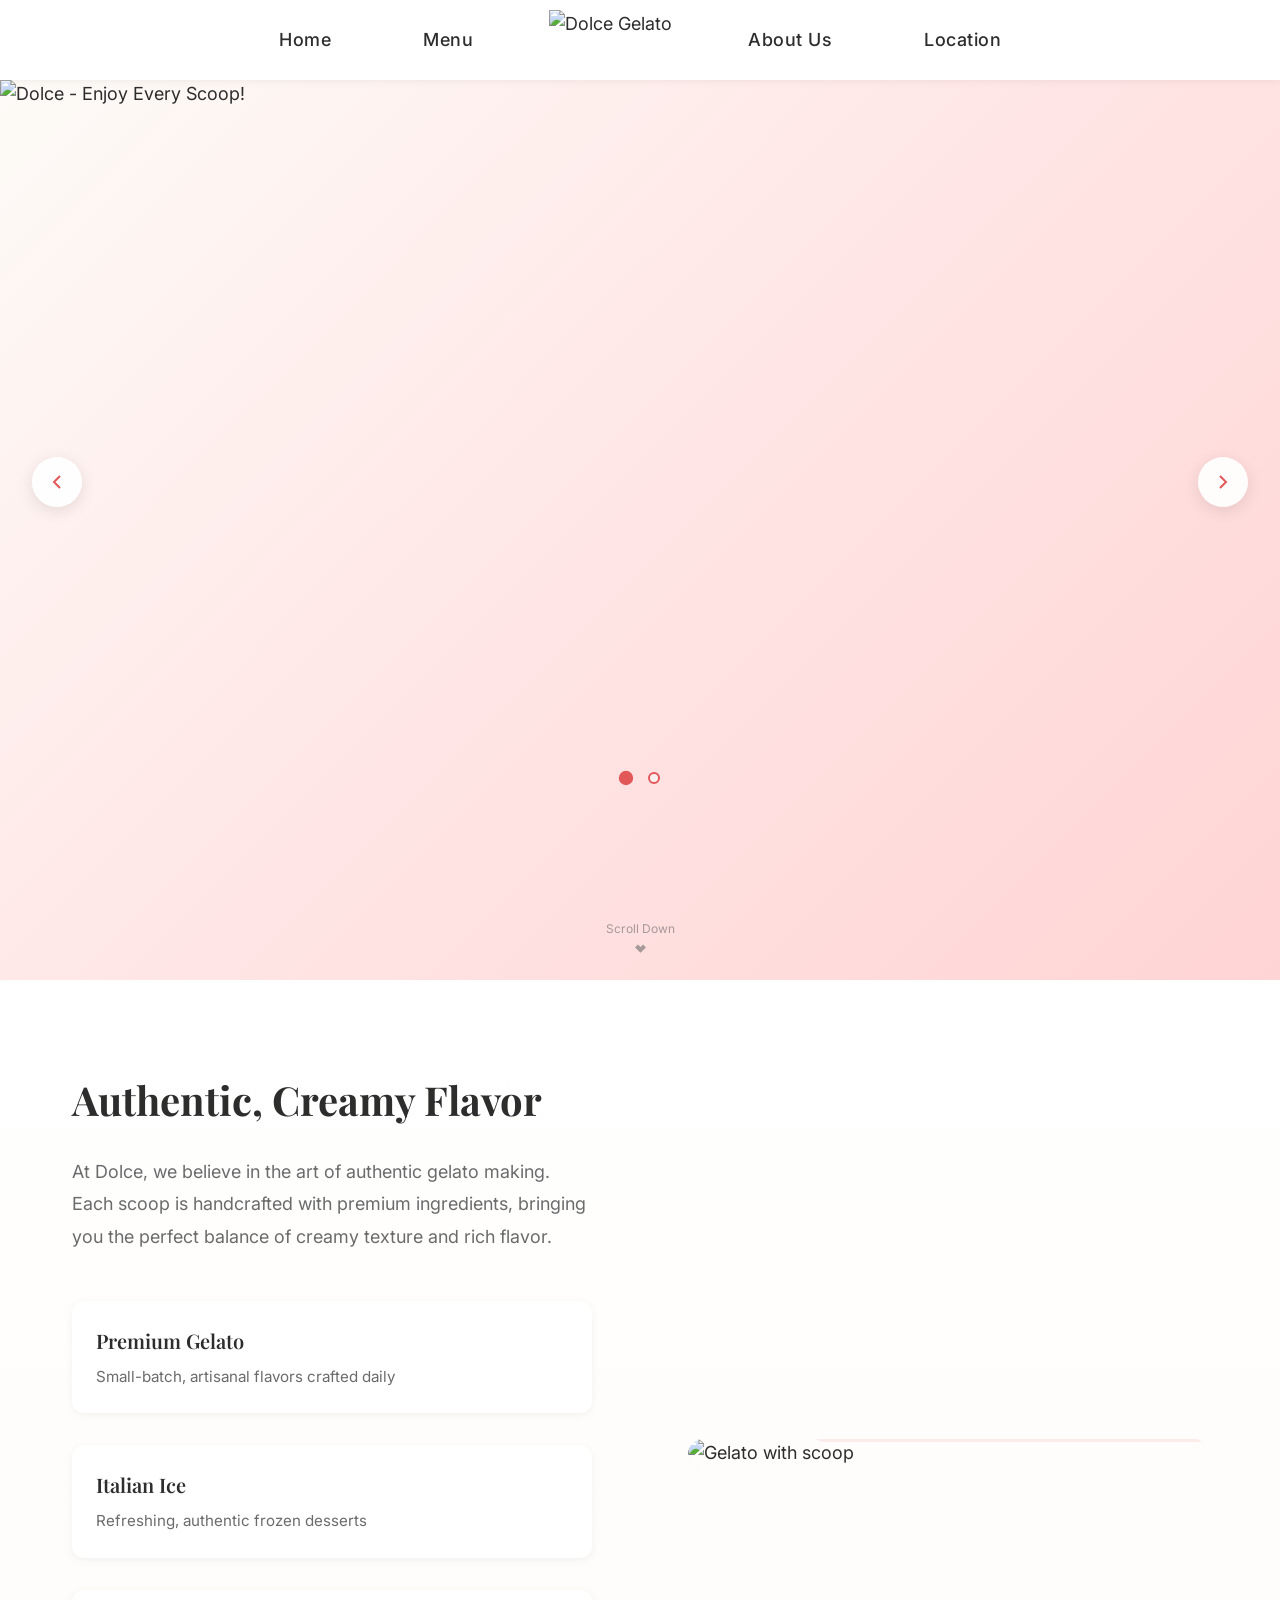
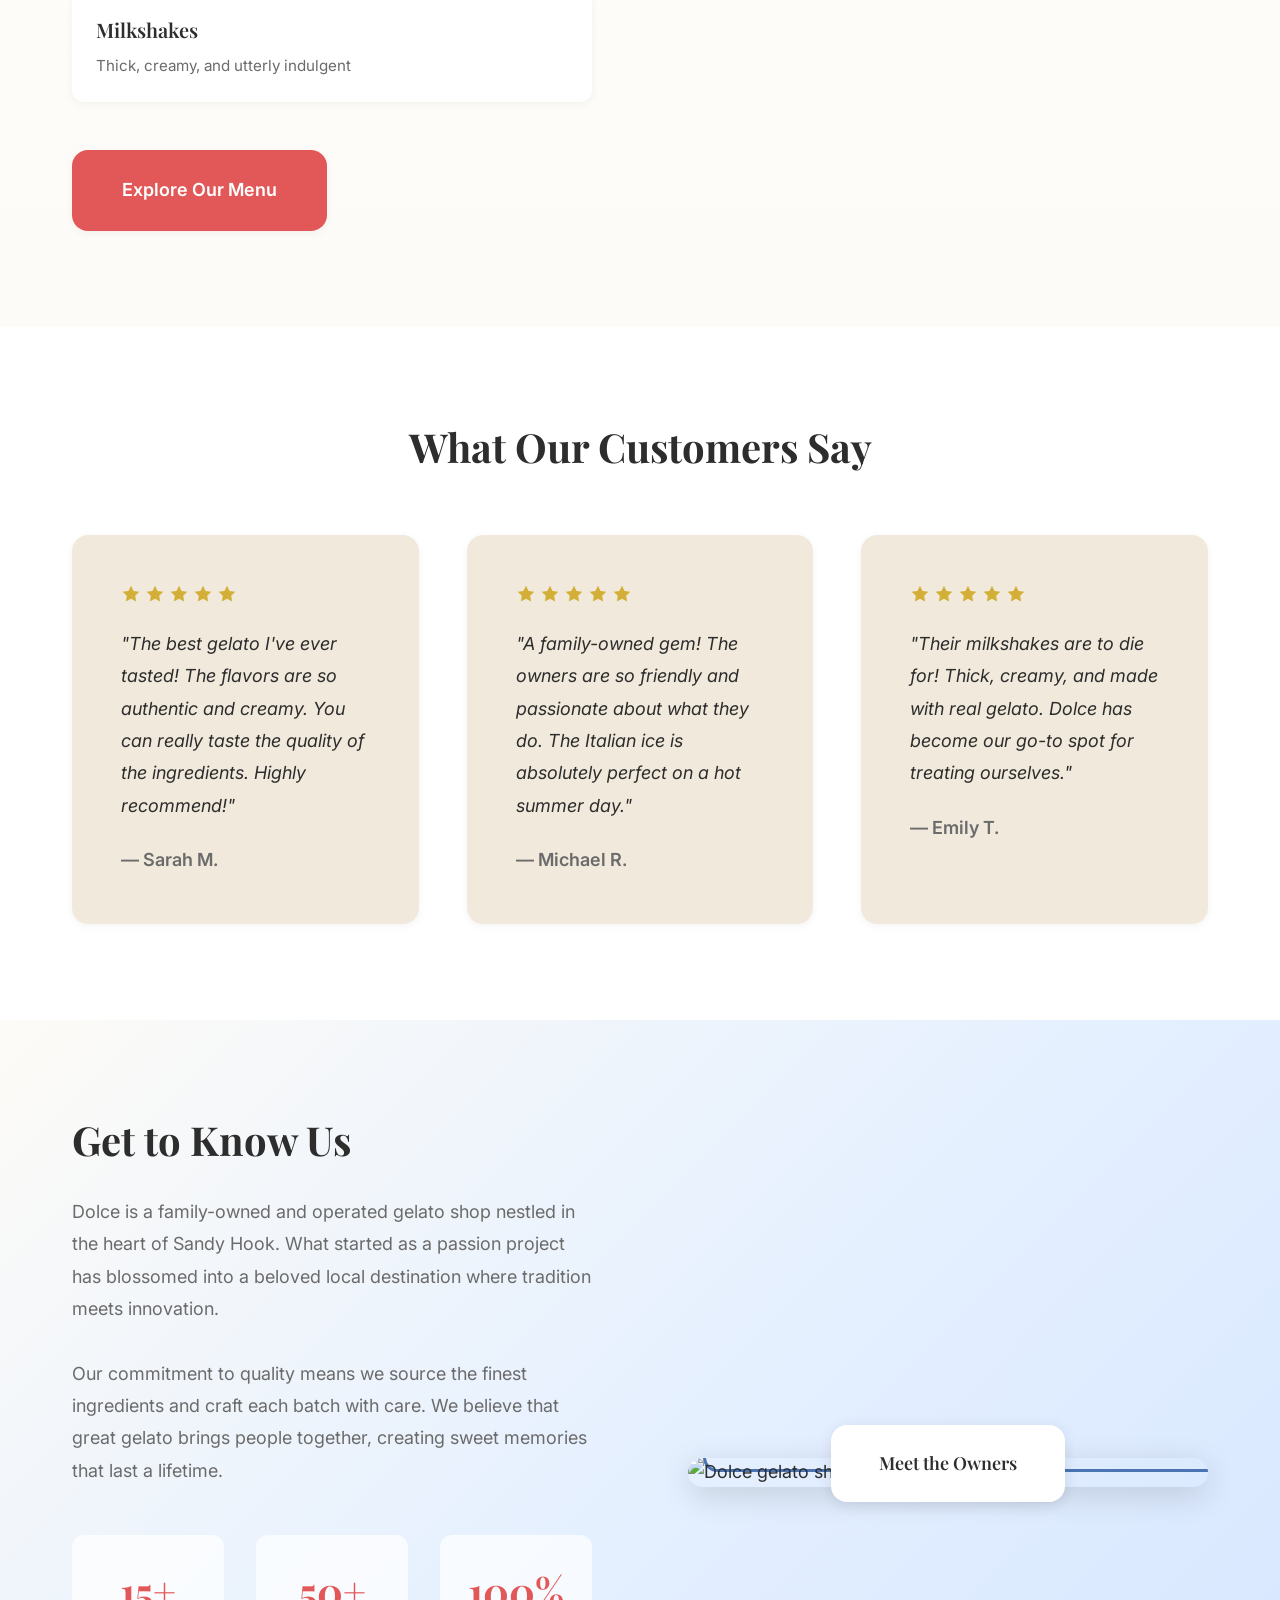
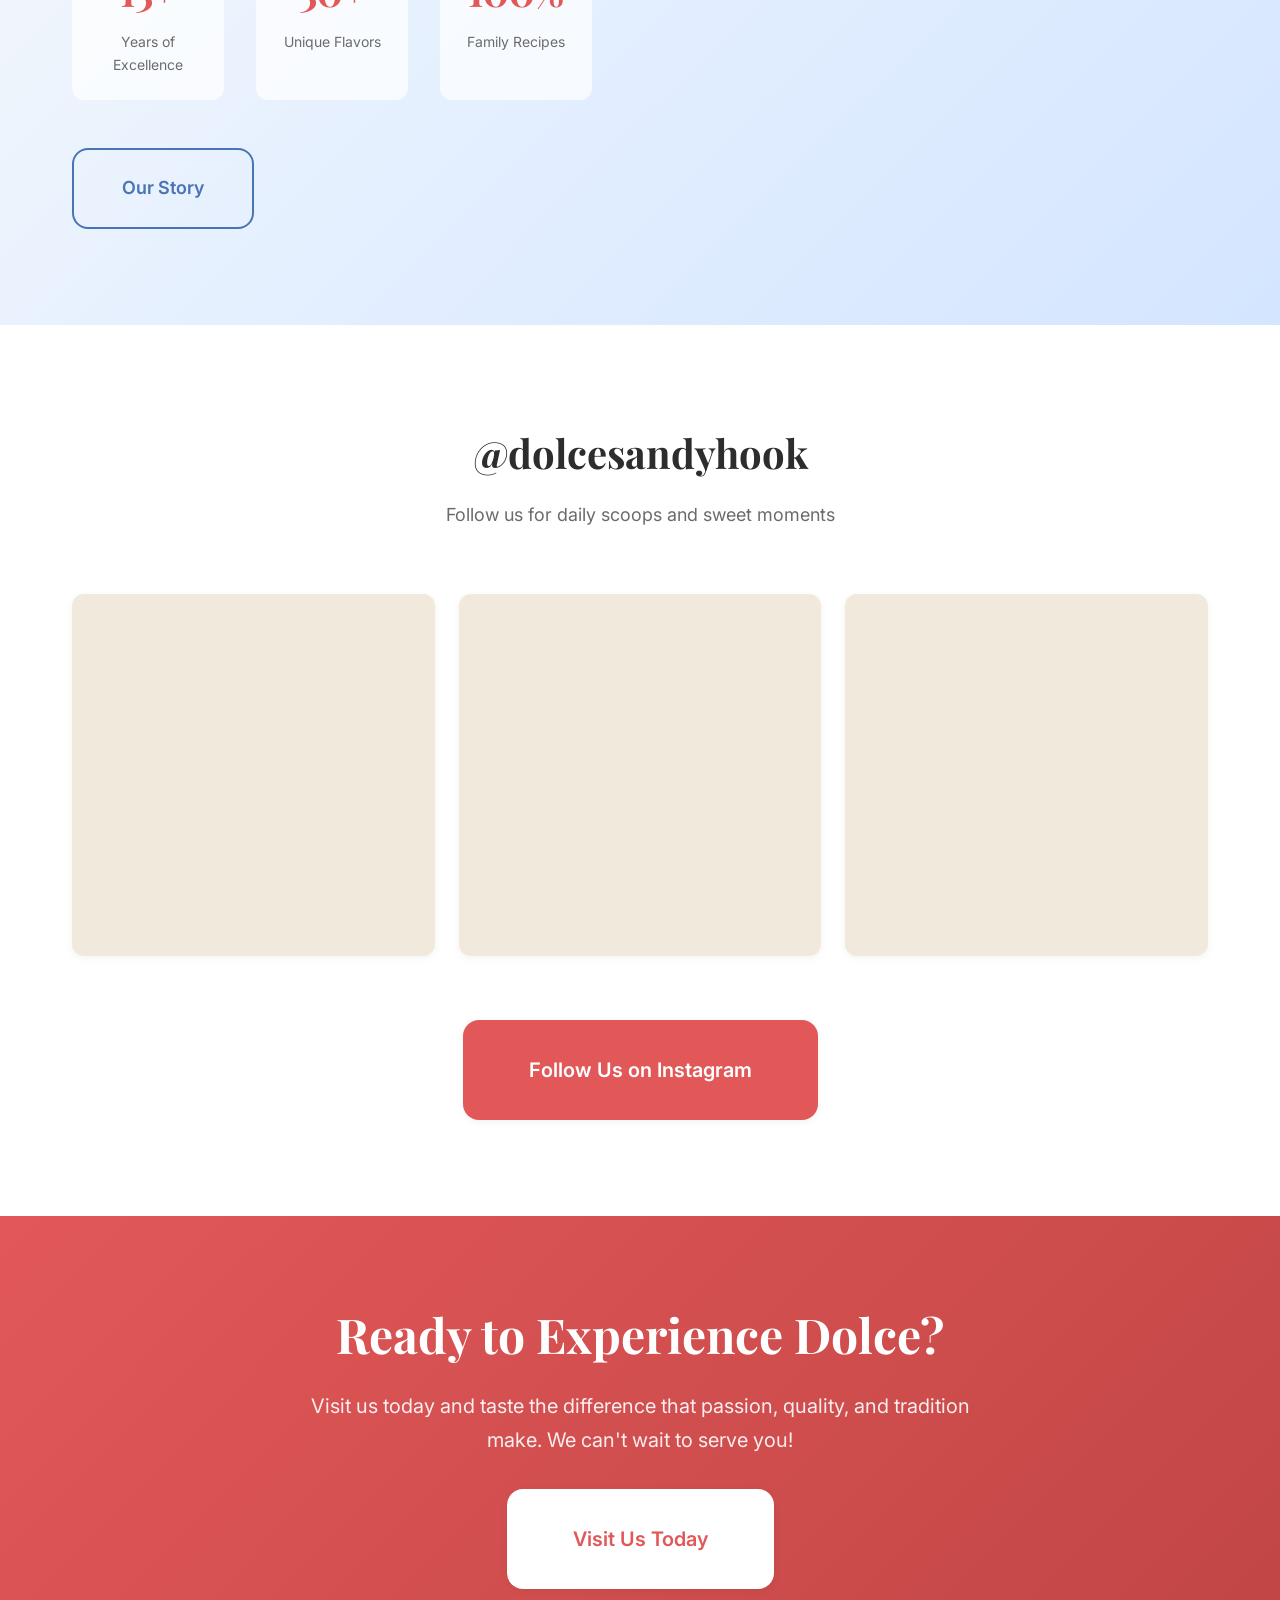
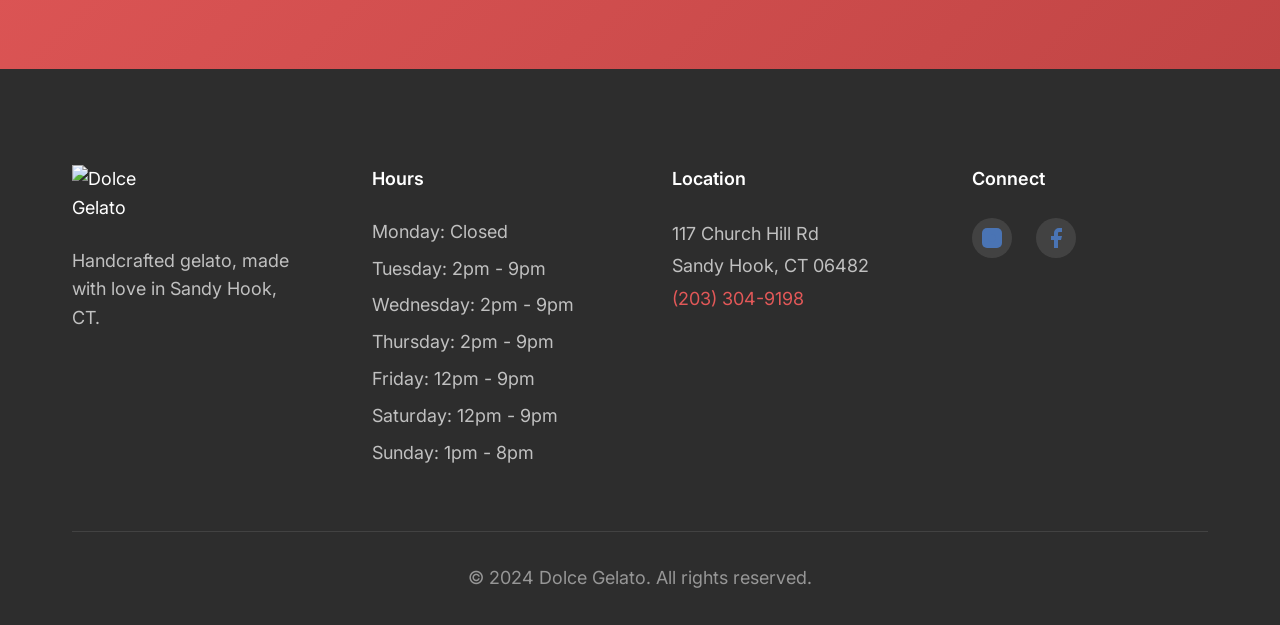
==== dolce-website/index.html @ 22dbd476 "Add files via upload" ====
<!DOCTYPE html>
<html lang="en">
<head>
    <meta charset="UTF-8">
    <meta name="viewport" content="width=device-width, initial-scale=1.0">
    <meta name="description" content="Dolce - Authentic, handcrafted gelato, Italian ice, and milkshakes. Family-owned and operated in Sandy Hook.">
    <meta property="og:title" content="Dolce Gelato - Enjoy Every Scoop">
    <meta property="og:description" content="Premium artisanal gelato and Italian treats from a family-owned shop.">
    <meta property="og:type" content="website">

    <title>Dolce Gelato | Authentic Handcrafted Treats</title>

    <!-- Favicon -->
    <link rel="icon" type="image/png" sizes="32x32" href="images/favicon.png">
    <link rel="icon" type="image/png" sizes="16x16" href="images/favicon.png">
    <link rel="shortcut icon" href="images/favicon.ico">
    <link rel="apple-touch-icon" sizes="180x180" href="images/apple-touch-icon.png">

    <!-- Google Fonts -->
    <link rel="preconnect" href="https://fonts.googleapis.com">
    <link rel="preconnect" href="https://fonts.gstatic.com" crossorigin>
    <link href="https://fonts.googleapis.com/css2?family=Playfair+Display:wght@400;600;700&family=Inter:wght@300;400;500;600&display=swap" rel="stylesheet" crossorigin="anonymous">

    <!-- Stylesheets -->
    <link rel="stylesheet" href="styles.css">
</head>
<body>
    <!-- Navigation -->
    <header class="header" id="header">
        <nav class="nav">
            <a href="#home" class="nav__link">Home</a>
            <a href="sweets.html" class="nav__link">Menu</a>

            <a href="#home" class="nav__logo">
                <img src="/js/Dolce_Logo2.avif" alt="Dolce Gelato" class="nav__logo-img">
            </a>

            <a href="about.html" class="nav__link">About Us</a>
            <a href="location.html" class="nav__link">Location</a>

            <div class="nav__toggle" id="nav-toggle">
                <span></span>
                <span></span>
                <span></span>
            </div>
        </nav>
    </header>

    <main class="main">
        <!-- Section 1: Hero Banner Carousel -->
        <section class="hero section" id="home">
            <div class="hero__carousel">
                <!-- Slide 1 -->
                <div class="hero__slide active">
                    <div class="hero__banner">
                        <img src="/js/Dolce_Banner.jpg" alt="Dolce - Enjoy Every Scoop!" class="hero__banner-img">
                    </div>
                </div>

                <!-- Slide 2 -->
                <div class="hero__slide">
                    <div class="hero__banner">
                        <img src="/js/Dolce_Banner2.jpg" alt="Dolce - Premium Gelato Experience" class="hero__banner-img">
                    </div>
                </div>

                <!-- Navigation Arrows -->
                <button class="hero__arrow hero__arrow--left" id="prevSlide" aria-label="Previous slide">
                    <svg width="24" height="24" viewBox="0 0 24 24" fill="none" stroke="currentColor" stroke-width="2">
                        <polyline points="15 18 9 12 15 6"></polyline>
                    </svg>
                </button>
                <button class="hero__arrow hero__arrow--right" id="nextSlide" aria-label="Next slide">
                    <svg width="24" height="24" viewBox="0 0 24 24" fill="none" stroke="currentColor" stroke-width="2">
                        <polyline points="9 18 15 12 9 6"></polyline>
                    </svg>
                </button>

                <!-- Slide Indicators -->
                <div class="hero__indicators">
                    <button class="hero__dot active" aria-label="Go to slide 1"></button>
                    <button class="hero__dot" aria-label="Go to slide 2"></button>
                </div>
            </div>

            <div class="hero__scroll">
                <a href="#products" class="hero__scroll-link">
                    <span>Scroll Down</span>
                    <svg width="20" height="20" viewBox="0 0 24 24" fill="none" stroke="currentColor" stroke-width="6">
                        <polyline points="6 9 12 15 18 9"></polyline>
                    </svg>
                </a>
            </div>
        </section>

        <!-- Section 2: Products -->
        <section class="products section" id="products">
            <div class="container">
                <div class="products__grid">
                    <div class="products__text fade-in-left">
                        <h2 class="section__title">Authentic, Creamy Flavor</h2>
                        <p class="products__description">
                            At Dolce, we believe in the art of authentic gelato making. Each scoop is handcrafted
                            with premium ingredients, bringing you the perfect balance of creamy texture and rich flavor.
                        </p>
                        <div class="products__list">
                            <div class="products__item">
                                <div>
                                    <h3 class="products__item-title">Premium Gelato</h3>
                                    <p class="products__item-desc">Small-batch, artisanal flavors crafted daily</p>
                                </div>
                            </div>
                            <div class="products__item">
                                <div>
                                    <h3 class="products__item-title">Italian Ice</h3>
                                    <p class="products__item-desc">Refreshing, authentic frozen desserts</p>
                                </div>
                            </div>
                            <div class="products__item">
                                <div>
                                    <h3 class="products__item-title">Milkshakes</h3>
                                    <p class="products__item-desc">Thick, creamy, and utterly indulgent</p>
                                </div>
                            </div>
                        </div>
                        <a href="sweets.html" class="btn btn--primary">Explore Our Menu</a>
                    </div>

                    <div class="products__image fade-in-right">
                        <div class="products__image-wrapper">
                            <img src="/js/gelato_shovel.jpg"
                                 alt="Gelato with scoop"
                                 class="products__img">
                            <div class="products__image-accent products__image-accent--1"></div>
                            <div class="products__image-accent products__image-accent--2"></div>
                        </div>
                    </div>
                </div>
            </div>
        </section>

        <!-- Section 3: Reviews -->
        <section class="reviews section" id="reviews">
            <div class="container">
                <h2 class="section__title section__title--center fade-in">What Our Customers Say</h2>
                <div class="reviews__grid">
                    <article class="review__card fade-in-up" style="animation-delay: 0.1s">
                        <div class="review__stars">
                            <svg width="20" height="20" viewBox="0 0 24 24" fill="currentColor">
                                <path d="M12 2l3.09 6.26L22 9.27l-5 4.87 1.18 6.88L12 17.77l-6.18 3.25L7 14.14 2 9.27l6.91-1.01L12 2z"/>
                            </svg>
                            <svg width="20" height="20" viewBox="0 0 24 24" fill="currentColor">
                                <path d="M12 2l3.09 6.26L22 9.27l-5 4.87 1.18 6.88L12 17.77l-6.18 3.25L7 14.14 2 9.27l6.91-1.01L12 2z"/>
                            </svg>
                            <svg width="20" height="20" viewBox="0 0 24 24" fill="currentColor">
                                <path d="M12 2l3.09 6.26L22 9.27l-5 4.87 1.18 6.88L12 17.77l-6.18 3.25L7 14.14 2 9.27l6.91-1.01L12 2z"/>
                            </svg>
                            <svg width="20" height="20" viewBox="0 0 24 24" fill="currentColor">
                                <path d="M12 2l3.09 6.26L22 9.27l-5 4.87 1.18 6.88L12 17.77l-6.18 3.25L7 14.14 2 9.27l6.91-1.01L12 2z"/>
                            </svg>
                            <svg width="20" height="20" viewBox="0 0 24 24" fill="currentColor">
                                <path d="M12 2l3.09 6.26L22 9.27l-5 4.87 1.18 6.88L12 17.77l-6.18 3.25L7 14.14 2 9.27l6.91-1.01L12 2z"/>
                            </svg>
                        </div>
                        <blockquote class="review__text">
                            "The best gelato I've ever tasted! The flavors are so authentic and creamy.
                            You can really taste the quality of the ingredients. Highly recommend!"
                        </blockquote>
                        <cite class="review__author">— Sarah M.</cite>
                    </article>

                    <article class="review__card fade-in-up" style="animation-delay: 0.2s">
                        <div class="review__stars">
                            <svg width="20" height="20" viewBox="0 0 24 24" fill="currentColor">
                                <path d="M12 2l3.09 6.26L22 9.27l-5 4.87 1.18 6.88L12 17.77l-6.18 3.25L7 14.14 2 9.27l6.91-1.01L12 2z"/>
                            </svg>
                            <svg width="20" height="20" viewBox="0 0 24 24" fill="currentColor">
                                <path d="M12 2l3.09 6.26L22 9.27l-5 4.87 1.18 6.88L12 17.77l-6.18 3.25L7 14.14 2 9.27l6.91-1.01L12 2z"/>
                            </svg>
                            <svg width="20" height="20" viewBox="0 0 24 24" fill="currentColor">
                                <path d="M12 2l3.09 6.26L22 9.27l-5 4.87 1.18 6.88L12 17.77l-6.18 3.25L7 14.14 2 9.27l6.91-1.01L12 2z"/>
                            </svg>
                            <svg width="20" height="20" viewBox="0 0 24 24" fill="currentColor">
                                <path d="M12 2l3.09 6.26L22 9.27l-5 4.87 1.18 6.88L12 17.77l-6.18 3.25L7 14.14 2 9.27l6.91-1.01L12 2z"/>
                            </svg>
                            <svg width="20" height="20" viewBox="0 0 24 24" fill="currentColor">
                                <path d="M12 2l3.09 6.26L22 9.27l-5 4.87 1.18 6.88L12 17.77l-6.18 3.25L7 14.14 2 9.27l6.91-1.01L12 2z"/>
                            </svg>
                        </div>
                        <blockquote class="review__text">
                            "A family-owned gem! The owners are so friendly and passionate about what they do.
                            The Italian ice is absolutely perfect on a hot summer day."
                        </blockquote>
                        <cite class="review__author">— Michael R.</cite>
                    </article>

                    <article class="review__card fade-in-up" style="animation-delay: 0.3s">
                        <div class="review__stars">
                            <svg width="20" height="20" viewBox="0 0 24 24" fill="currentColor">
                                <path d="M12 2l3.09 6.26L22 9.27l-5 4.87 1.18 6.88L12 17.77l-6.18 3.25L7 14.14 2 9.27l6.91-1.01L12 2z"/>
                            </svg>
                            <svg width="20" height="20" viewBox="0 0 24 24" fill="currentColor">
                                <path d="M12 2l3.09 6.26L22 9.27l-5 4.87 1.18 6.88L12 17.77l-6.18 3.25L7 14.14 2 9.27l6.91-1.01L12 2z"/>
                            </svg>
                            <svg width="20" height="20" viewBox="0 0 24 24" fill="currentColor">
                                <path d="M12 2l3.09 6.26L22 9.27l-5 4.87 1.18 6.88L12 17.77l-6.18 3.25L7 14.14 2 9.27l6.91-1.01L12 2z"/>
                            </svg>
                            <svg width="20" height="20" viewBox="0 0 24 24" fill="currentColor">
                                <path d="M12 2l3.09 6.26L22 9.27l-5 4.87 1.18 6.88L12 17.77l-6.18 3.25L7 14.14 2 9.27l6.91-1.01L12 2z"/>
                            </svg>
                            <svg width="20" height="20" viewBox="0 0 24 24" fill="currentColor">
                                <path d="M12 2l3.09 6.26L22 9.27l-5 4.87 1.18 6.88L12 17.77l-6.18 3.25L7 14.14 2 9.27l6.91-1.01L12 2z"/>
                            </svg>
                        </div>
                        <blockquote class="review__text">
                            "Their milkshakes are to die for! Thick, creamy, and made with real gelato.
                            Dolce has become our go-to spot for treating ourselves."
                        </blockquote>
                        <cite class="review__author">— Emily T.</cite>
                    </article>
                </div>
            </div>
        </section>

        <!-- Section 4: About -->
        <section class="about section" id="about">
            <div class="container">
                <div class="about__grid">
                    <div class="about__text fade-in-left">
                        <h2 class="section__title">Get to Know Us</h2>
                        <p class="about__description">
                            Dolce is a family-owned and operated gelato shop nestled in the heart of Sandy Hook.
                            What started as a passion project has blossomed into a beloved local destination where
                            tradition meets innovation.
                        </p>
                        <p class="about__description">
                            Our commitment to quality means we source the finest ingredients and craft each batch
                            with care. We believe that great gelato brings people together, creating sweet memories
                            that last a lifetime.
                        </p>
                        <div class="about__features">
                            <div class="about__feature">
                                <span class="about__feature-number">15+</span>
                                <span class="about__feature-label">Years of Excellence</span>
                            </div>
                            <div class="about__feature">
                                <span class="about__feature-number">50+</span>
                                <span class="about__feature-label">Unique Flavors</span>
                            </div>
                            <div class="about__feature">
                                <span class="about__feature-number">100%</span>
                                <span class="about__feature-label">Family Recipes</span>
                            </div>
                        </div>
                        <a href="#social" class="btn btn--secondary">Our Story</a>
                    </div>

                    <div class="about__image fade-in-right">
                        <div class="about__image-wrapper">
                            <div class="about__frame">
                                <img src="https://images.unsplash.com/photo-1556910103-1c02745aae4d?w=600&h=700&fit=crop"
                                     alt="Dolce gelato shop owners"
                                     class="about__img">
                                <div class="about__frame-accent"></div>
                            </div>
                            <div class="about__label">Meet the Owners</div>
                        </div>
                    </div>
                </div>
            </div>
        </section>

        <!-- Section 5: Social Feed -->
        <section class="social section" id="social">
            <div class="container">
                <div class="social__header fade-in">
                    <h2 class="social__title">@dolcesandyhook</h2>
                    <p class="social__subtitle">Follow us for daily scoops and sweet moments</p>
                </div>

                <!-- Instagram Feed Container - Dynamically populated by instagram-feed.js -->
                <div class="social__grid" id="instagram-feed-container">
                    <!-- Posts will be loaded here by JavaScript -->
                    <!-- Fallback content if JavaScript is disabled -->
                    <noscript>
                        <a href="https://instagram.com/dolcesandyhook"
                           class="social__post"
                           target="_blank"
                           rel="noopener noreferrer">
                            <img src="https://images.unsplash.com/photo-1567206563064-6f60f40a2b57?w=400&h=400&fit=crop"
                                 alt="Instagram post 1"
                                 class="social__img">
                            <div class="social__overlay">
                                <svg width="32" height="32" viewBox="0 0 24 24" fill="none" stroke="currentColor" stroke-width="2">
                                    <rect x="2" y="2" width="20" height="20" rx="5" ry="5"></rect>
                                    <path d="M16 11.37A4 4 0 1 1 12.63 8 4 4 0 0 1 16 11.37z"></path>
                                    <line x1="17.5" y1="6.5" x2="17.51" y2="6.5"></line>
                                </svg>
                            </div>
                        </a>
                        <a href="https://instagram.com/dolcesandyhook"
                           class="social__post"
                           target="_blank"
                           rel="noopener noreferrer">
                            <img src="https://images.unsplash.com/photo-1570197788417-0e82375c9371?w=400&h=400&fit=crop"
                                 alt="Instagram post 2"
                                 class="social__img">
                            <div class="social__overlay">
                                <svg width="32" height="32" viewBox="0 0 24 24" fill="none" stroke="currentColor" stroke-width="2">
                                    <rect x="2" y="2" width="20" height="20" rx="5" ry="5"></rect>
                                    <path d="M16 11.37A4 4 0 1 1 12.63 8 4 4 0 0 1 16 11.37z"></path>
                                    <line x1="17.5" y1="6.5" x2="17.51" y2="6.5"></line>
                                </svg>
                            </div>
                        </a>
                        <a href="https://instagram.com/dolcesandyhook"
                           class="social__post"
                           target="_blank"
                           rel="noopener noreferrer">
                            <img src="https://images.unsplash.com/photo-1560008581-09826d1de69e?w=400&h=400&fit=crop"
                                 alt="Instagram post 3"
                                 class="social__img">
                            <div class="social__overlay">
                                <svg width="32" height="32" viewBox="0 0 24 24" fill="none" stroke="currentColor" stroke-width="2">
                                    <rect x="2" y="2" width="20" height="20" rx="5" ry="5"></rect>
                                    <path d="M16 11.37A4 4 0 1 1 12.63 8 4 4 0 0 1 16 11.37z"></path>
                                    <line x1="17.5" y1="6.5" x2="17.51" y2="6.5"></line>
                                </svg>
                            </div>
                        </a>
                    </noscript>
                </div>

                <div class="social__cta fade-in-up">
                    <a href="https://instagram.com/dolcesandyhook"
                       class="btn btn--primary btn--large"
                       target="_blank"
                       rel="noopener noreferrer">
                        Follow Us on Instagram
                    </a>
                </div>
            </div>
        </section>

        <!-- Call to Action Section -->
        <section class="cta section">
            <div class="container">
                <div class="cta__content">
                    <h2 class="cta__title">Ready to Experience Dolce?</h2>
                    <p class="cta__description">
                        Visit us today and taste the difference that passion, quality, and tradition make.
                        We can't wait to serve you!
                    </p>
                    <a href="location.html" class="btn btn--primary btn--large">Visit Us Today</a>
                </div>
            </div>
        </section>
    </main>

    <!-- Footer -->
    <footer class="footer">
        <div class="container">
            <div class="footer__grid">
                <div class="footer__section footer__section--logo">
                    <img src="/js/Dolce_Logo.jpg" alt="Dolce Gelato" class="footer__logo">
                    <p class="footer__description">
                        Handcrafted gelato, made with love in Sandy Hook, CT.
                    </p>
                </div>

                <div class="footer__section">
                    <h4 class="footer__subtitle">Hours</h4>
                    <ul class="footer__list">
                        <li>Monday: Closed</li>
                        <li>Tuesday: 2pm - 9pm</li>
                        <li>Wednesday: 2pm - 9pm</li>
                        <li>Thursday: 2pm - 9pm</li>
                        <li>Friday: 12pm - 9pm</li>
                        <li>Saturday: 12pm - 9pm</li>
                        <li>Sunday: 1pm - 8pm</li>
                    </ul>
                </div>

                <div class="footer__section">
                    <h4 class="footer__subtitle">Location</h4>
                    <address class="footer__address">
                        117 Church Hill Rd<br>
                        Sandy Hook, CT 06482<br>
                        <a href="tel:+12033049198">(203) 304-9198</a>
                    </address>
                </div>

                <div class="footer__section">
                    <h4 class="footer__subtitle">Connect</h4>
                    <div class="footer__social">
                        <a href="https://instagram.com/dolcesandyhook" class="footer__social-link" aria-label="Instagram">
                            <svg width="24" height="24" viewBox="0 0 24 24" fill="currentColor">
                                <rect x="2" y="2" width="20" height="20" rx="5" ry="5"></rect>
                                <path d="M16 11.37A4 4 0 1 1 12.63 8 4 4 0 0 1 16 11.37z"></path>
                                <line x1="17.5" y1="6.5" x2="17.51" y2="6.5"></line>
                            </svg>
                        </a>
                        <a href="https://www.facebook.com/dolcect" class="footer__social-link" aria-label="Facebook" target="_blank" rel="noopener noreferrer">
                            <svg width="24" height="24" viewBox="0 0 24 24" fill="currentColor">
                                <path d="M18 2h-3a5 5 0 0 0-5 5v3H7v4h3v8h4v-8h3l1-4h-4V7a1 1 0 0 1 1-1h3z"></path>
                            </svg>
                        </a>
                    </div>
                </div>
            </div>

            <div class="footer__bottom">
                <p>&copy; 2024 Dolce Gelato. All rights reserved.</p>
            </div>
        </div>
    </footer>

    <!-- Scripts -->
    <script src="script.js"></script>
    <!-- Instagram Feed Integration -->
    <script src="instagram-config.js"></script>
    <script src="instagram-feed.js"></script>
</body>
</html>
---- dolce-website/styles.css ----
/* ===========================
   CSS CUSTOM PROPERTIES
   =========================== */
:root {
    /* Dolce Brand Colors */
    --color-primary: #FDFBF7;        /* Artisanal Cream - Main Background */
    --color-accent-red: #E25858;     /* Sweet Strawberry - Primary CTA & Headers */
    --color-accent-red-hover: #C14545; /* Darkened Strawberry - Hover State */
    --color-accent-blue: #4A74B4;    /* Wild Blueberry - Secondary Links & Icons */
    --color-accent-gold: #D4AF37;    /* Gold accent */
    --color-text-dark: #2D2D2D;      /* Deep Charcoal - Body Text */
    --color-text-light: #6B6B6B;     /* Gray - Secondary Text */
    --color-white: #FFFFFF;
    --color-parchment: #F1E9DB;      /* Soft Parchment - Cards & Containers */
    --color-border: #F1E9DB;         /* Soft Parchment - Subtle Borders */

    /* Gradients - Updated with Dolce Brand Colors */
    --gradient-hero: linear-gradient(135deg, #FDFBF7 0%, #FFE5E5 50%, #FFD4D4 100%);
    --gradient-hero-alt: linear-gradient(135deg, #FDFBF7 0%, #E5F0FF 50%, #D4E5FF 100%);
    --gradient-section: linear-gradient(180deg, #FFFFFF 0%, #FDFBF7 100%);
    --gradient-card: linear-gradient(135deg, #FFFFFF 0%, #F1E9DB 100%);

    /* Typography */
    --font-heading: 'Playfair Display', serif;
    --font-body: 'Inter', sans-serif;

    /* Font Sizes */
    --font-size-h1: 3.5rem;
    --font-size-h2: 2.5rem;
    --font-size-h3: 1.75rem;
    --font-size-body: 1.125rem;
    --font-size-small: 0.875rem;

    /* Spacing */
    --spacing-xs: 0.5rem;
    --spacing-sm: 1rem;
    --spacing-md: 1.5rem;
    --spacing-lg: 2rem;
    --spacing-xl: 3rem;
    --spacing-2xl: 4rem;
    --spacing-3xl: 6rem;

    /* Transitions */
    --transition-fast: 0.3s ease;
    --transition-smooth: 0.6s ease-out;
    --transition-slow: 0.8s ease-in-out;

    /* Shadows */
    --shadow-sm: 0 2px 8px rgba(0, 0, 0, 0.05);
    --shadow-md: 0 4px 16px rgba(0, 0, 0, 0.1);
    --shadow-lg: 0 8px 32px rgba(0, 0, 0, 0.15);
    --shadow-hover: 0 12px 40px rgba(0, 0, 0, 0.2);

    /* Border Radius */
    --radius-sm: 8px;
    --radius-md: 12px;
    --radius-lg: 16px;
    --radius-xl: 24px;
    --radius-full: 50%;

    /* Layout */
    --container-width: 1200px;
    --header-height: 80px;

    /* Navigation Spacing Variables */
    --nav-universal-gap: 80px;       /* Universal gap between ALL nav items */
    --nav-link-padding: 0.5rem 1rem; /* Individual link padding */
}

/* ===========================
   RESET & BASE STYLES
   =========================== */
* {
    margin: 0;
    padding: 0;
    box-sizing: border-box;
}

html {
    scroll-behavior: smooth;
    font-size: 16px;
}

body {
    font-family: var(--font-body);
    font-size: var(--font-size-body);
    color: var(--color-text-dark);
    line-height: 1.6;
    background-color: var(--color-primary);
    overflow-x: hidden;
}

img {
    max-width: 100%;
    height: auto;
    display: block;
}

a {
    text-decoration: none;
    color: inherit;
    transition: var(--transition-fast);
}

ul {
    list-style: none;
}

button {
    border: none;
    background: none;
    cursor: pointer;
    font-family: inherit;
    transition: var(--transition-fast);
}

/* ===========================
   UTILITY CLASSES
   =========================== */
.container {
    max-width: var(--container-width);
    margin: 0 auto;
    padding: 0 var(--spacing-lg);
}

.section {
    padding: var(--spacing-3xl) 0;
}

.section__title {
    font-family: var(--font-heading);
    font-size: var(--font-size-h2);
    font-weight: 700;
    color: var(--color-text-dark);
    margin-bottom: var(--spacing-lg);
    line-height: 1.2;
}

.section__title--center {
    text-align: center;
}

.btn {
    display: inline-block;
    padding: var(--spacing-md) var(--spacing-xl);
    border-radius: var(--radius-lg);
    font-weight: 600;
    font-size: var(--font-size-body);
    transition: all 0.3s ease;
    cursor: pointer;
    border: 2px solid transparent;
}

.btn--primary {
    background: var(--color-accent-red);
    color: var(--color-white);
    box-shadow: var(--shadow-sm);
    transition: all 0.3s ease;
}

.btn--primary:hover {
    background: var(--color-accent-red-hover);
    transform: translateY(-2px);
    box-shadow: var(--shadow-md);
}

.btn--secondary {
    background: transparent;
    color: var(--color-accent-blue);
    border-color: var(--color-accent-blue);
    transition: all 0.3s ease;
}

.btn--secondary:hover {
    background: var(--color-accent-blue);
    color: var(--color-white);
    transform: translateY(-2px);
}

.btn--large {
    padding: var(--spacing-lg) var(--spacing-2xl);
    font-size: 1.25rem;
}

/* ===========================
   ANIMATIONS
   =========================== */
@keyframes fadeIn {
    from {
        opacity: 0;
        transform: translateY(20px);
    }
    to {
        opacity: 1;
        transform: translateY(0);
    }
}

@keyframes fadeInLeft {
    from {
        opacity: 0;
        transform: translateX(-40px);
    }
    to {
        opacity: 1;
        transform: translateX(0);
    }
}

@keyframes fadeInRight {
    from {
        opacity: 0;
        transform: translateX(40px);
    }
    to {
        opacity: 1;
        transform: translateX(0);
    }
}

@keyframes fadeInUp {
    from {
        opacity: 0;
        transform: translateY(40px);
    }
    to {
        opacity: 1;
        transform: translateY(0);
    }
}

@keyframes float {
    0%, 100% {
        transform: translateY(0);
    }
    50% {
        transform: translateY(-10px);
    }
}

@keyframes floatGentle {
    0%, 100% {
        transform: translateY(0px);
    }
    50% {
        transform: translateY(-8px);
    }
}

@keyframes pulse {
    0%, 100% {
        transform: scale(1);
    }
    50% {
        transform: scale(1.05);
    }
}

/* Scroll Animation Classes */
.fade-in {
    opacity: 0;
    animation: fadeIn var(--transition-smooth) forwards;
}

.fade-in-left {
    opacity: 0;
    animation: fadeInLeft var(--transition-smooth) forwards;
}

.fade-in-right {
    opacity: 0;
    animation: fadeInRight var(--transition-smooth) forwards;
}

.fade-in-up {
    opacity: 0;
    animation: fadeInUp var(--transition-smooth) forwards;
}

.fade-in.visible,
.fade-in-left.visible,
.fade-in-right.visible,
.fade-in-up.visible {
    animation-play-state: running;
}

/* ===========================
   HEADER & NAVIGATION
   =========================== */
.header {
    position: fixed;
    top: 0;
    left: 0;
    width: 100%;
    background: rgba(255, 255, 255, 0.95);
    backdrop-filter: blur(10px);
    box-shadow: var(--shadow-sm);
    z-index: 1000;
    transition: all var(--transition-fast);
}

.header.scrolled {
    box-shadow: var(--shadow-md);
}

.nav {
    display: flex !important;
    flex-direction: row !important;
    justify-content: center !important;
    align-items: center !important;
    height: var(--header-height);
    padding: 0 var(--spacing-xl) !important;
    width: 100% !important;
    max-width: 100% !important;
    margin: 0 auto !important;
    gap: 60px !important;
}

.nav__logo {
    display: flex !important;
    align-items: center !important;
    justify-content: center !important;
    transition: var(--transition-fast);
    flex-shrink: 0 !important;
    margin: 0 !important;
    padding: 0 !important;
}

.nav__logo-img {
    height: 60px;
    width: auto;
    object-fit: contain;
    transition: var(--transition-fast);
}

.nav__logo:hover .nav__logo-img {
    transform: scale(1.05);
    filter: brightness(1.1);
}

.nav__link {
    font-weight: 500;
    color: var(--color-text-dark);
    position: relative;
    padding: var(--nav-link-padding) !important;
    margin: 0 !important;
    font-size: 1.125rem;
    letter-spacing: 0.5px;
    display: inline-block !important;
    white-space: nowrap;
    text-align: center;
}

.nav__link::after {
    content: '';
    position: absolute;
    bottom: 0;
    left: 50%;
    transform: translateX(-50%);
    width: 0;
    height: 2px;
    background: var(--color-accent-red);
    transition: width var(--transition-fast);
}

.nav__link:hover::after,
.nav__link.active::after {
    width: calc(100% - var(--spacing-lg));
}

.nav__toggle {
    display: none;
    flex-direction: column;
    gap: 6px;
    cursor: pointer;
}

.nav__toggle span {
    width: 28px;
    height: 3px;
    background: var(--color-text-dark);
    border-radius: 2px;
    transition: var(--transition-fast);
}

/* ===========================
   HERO SECTION
   =========================== */
.hero {
    position: relative;
    height: 100vh;
    min-height: 750px;
    background: var(--gradient-hero);
    overflow: hidden;
    padding-top: 0;
    margin-bottom: 0;
    margin-top: var(--header-height);
}

.hero__carousel {
    position: relative;
    height: 100%;
    width: 100%;
    overflow: hidden;
}

.hero__slide {
    position: absolute;
    top: 0;
    left: 0;
    width: 100%;
    height: 100%;
    transform: translateX(100%);
    transition: transform 0.8s cubic-bezier(0.4, 0, 0.2, 1);
    will-change: transform;
}

.hero__slide:first-child {
    transform: translateX(0);
}

.hero__slide.active {
    transform: translateX(0);
    z-index: 2;
}

.hero__slide.slide-out-left {
    transform: translateX(-100%);
    z-index: 1;
}

.hero__slide.slide-out-right {
    transform: translateX(100%);
    z-index: 1;
}

.hero__content {
    display: flex;
    flex-direction: column;
    align-items: center;
    justify-content: center;
    height: 100%;
    position: relative;
}

.hero__visual {
    position: relative;
    width: 100%;
    max-width: 1000px;
    height: 550px;
    margin-bottom: var(--spacing-xl);
}

.hero__cone {
    position: absolute;
    transition: transform var(--transition-smooth);
}

.hero__cone--left {
    left: 10%;
    top: 50%;
    transform: translateY(-50%) rotate(-15deg);
}

.hero__cone--left .hero__cone-img {
    animation: none;
}

.hero__cone--right {
    right: 10%;
    top: 50%;
    transform: translateY(-50%) rotate(15deg);
}

.hero__cone--right .hero__cone-img {
    animation: none;
}

.hero__cone--center {
    left: 50%;
    top: 50%;
    transform: translate(-50%, -50%);
}

.hero__cone-img,
.hero__cone-img-wide {
    width: 100%;
    height: auto;
    border-radius: var(--radius-xl);
    box-shadow: var(--shadow-lg);
    object-fit: cover;
    transition: all 0.4s cubic-bezier(0.4, 0, 0.2, 1);
    cursor: pointer;
}

.hero__cone-img:hover,
.hero__cone-img-wide:hover {
    transform: translateY(-20px) scale(1.05);
    box-shadow: 0 20px 60px rgba(226, 88, 88, 0.25);
    border-radius: 20px;
    animation: none;
}

/* Add a glow effect on hover */
.hero__cone-img:hover::after,
.hero__cone-img-wide:hover::after {
    content: '';
    position: absolute;
    top: 0;
    left: 0;
    right: 0;
    bottom: 0;
    border-radius: 20px;
    background: linear-gradient(135deg, rgba(226, 88, 88, 0.1), rgba(74, 116, 180, 0.1));
    pointer-events: none;
}

.hero__cone-img {
    width: 350px;
    height: 500px;
}

.hero__cone-img-wide {
    width: 800px;
    height: 550px;
}

.hero__title {
    font-family: var(--font-heading);
    font-size: var(--font-size-h1);
    font-weight: 700;
    color: var(--color-text-dark);
    text-align: center;
    margin-top: var(--spacing-xl);
    animation: fadeInUp 1s ease-out 0.5s both;
}

.hero__arrow {
    position: absolute;
    top: 50%;
    transform: translateY(-50%);
    width: 50px;
    height: 50px;
    background: rgba(255, 255, 255, 0.9);
    border-radius: var(--radius-full);
    display: flex;
    align-items: center;
    justify-content: center;
    color: var(--color-accent-red);
    box-shadow: var(--shadow-md);
    z-index: 10;
    transition: all var(--transition-fast);
}

.hero__arrow:hover {
    background: var(--color-white);
    transform: translateY(-50%) scale(1.1);
    box-shadow: var(--shadow-lg);
}

.hero__arrow--left {
    left: var(--spacing-lg);
}

.hero__arrow--right {
    right: var(--spacing-lg);
}

.hero__indicators {
    position: absolute;
    bottom: 100px;
    left: 50%;
    transform: translateX(-50%);
    display: flex;
    gap: var(--spacing-sm);
    z-index: 10;
}

.hero__dot {
    width: 12px;
    height: 12px;
    border-radius: var(--radius-full);
    background: rgba(255, 255, 255, 0.5);
    border: 2px solid var(--color-accent-red);
    transition: all var(--transition-fast);
}

.hero__dot.active {
    background: var(--color-accent-red);
    transform: scale(1.2);
}

.hero__scroll {
    position: absolute;
    bottom: 20px;
    left: 50%;
    transform: translateX(-50%);
    text-align: center;
    opacity: 0.6;
    transition: opacity var(--transition-fast);
    z-index: 10;
    padding: 4px 0;
}

.hero__scroll:hover {
    opacity: 1;
}

.hero__scroll-link {
    display: flex;
    flex-direction: column;
    align-items: center;
    gap: 4px;
    color: var(--color-text-light);
    font-size: 0.75rem;
    animation: float 2s ease-in-out infinite;
    line-height: 1.2;
}

.hero__scroll-link svg {
    width: 16px;
    height: 16px;
    animation: float 1.5s ease-in-out infinite;
}

/* Hero Banner Styles */
.hero__banner {
    position: relative;
    width: 100%;
    height: 100%;
    display: flex;
    align-items: center;
    justify-content: center;
}

.hero__banner-img {
    width: 100%;
    height: 100%;
    object-fit: cover;
    object-position: center;
}

/* ===========================
   PRODUCTS SECTION
   =========================== */
.products {
    background: var(--gradient-section);
}

.products__grid {
    display: grid;
    grid-template-columns: 1fr 1fr;
    gap: var(--spacing-3xl);
    align-items: center;
}

.products__description {
    color: var(--color-text-light);
    margin-bottom: var(--spacing-xl);
    line-height: 1.8;
}

.products__list {
    display: flex;
    flex-direction: column;
    gap: var(--spacing-lg);
    margin-bottom: var(--spacing-xl);
}

.products__item {
    display: flex;
    gap: var(--spacing-md);
    align-items: flex-start;
    padding: var(--spacing-md);
    background: var(--color-white);
    border-radius: var(--radius-md);
    box-shadow: var(--shadow-sm);
    transition: all var(--transition-fast);
}

.products__item:hover {
    transform: translateX(8px);
    box-shadow: var(--shadow-md);
}

.products__icon {
    font-size: 2rem;
    flex-shrink: 0;
}

.products__item-title {
    font-family: var(--font-heading);
    font-size: 1.25rem;
    font-weight: 600;
    color: var(--color-text-dark);
    margin-bottom: var(--spacing-xs);
}

.products__item-desc {
    color: var(--color-text-light);
    font-size: 0.95rem;
}

.products__image-wrapper {
    position: relative;
    border-radius: var(--radius-xl);
    overflow: hidden;
}

.products__img {
    width: 100%;
    height: auto;
    border-radius: var(--radius-xl);
    box-shadow: var(--shadow-lg);
    transition: transform var(--transition-smooth);
}

.products__image:hover .products__img {
    transform: scale(1.05);
}

.products__image-accent {
    position: absolute;
    border-radius: var(--radius-xl);
    z-index: -1;
}

.products__image-accent--1 {
    width: 80%;
    height: 80%;
    background: var(--color-accent-red);
    opacity: 0.1;
    top: -20px;
    right: -20px;
}

.products__image-accent--2 {
    width: 60%;
    height: 60%;
    background: var(--color-accent-blue);
    opacity: 0.1;
    bottom: -20px;
    left: -20px;
}

/* ===========================
   REVIEWS SECTION
   =========================== */
.reviews {
    background: var(--color-white);
}

.reviews__grid {
    display: grid;
    grid-template-columns: repeat(3, 1fr);
    gap: var(--spacing-xl);
    margin-top: var(--spacing-2xl);
}

.review__card {
    background: var(--color-parchment);
    padding: var(--spacing-xl);
    border-radius: var(--radius-lg);
    box-shadow: var(--shadow-sm);
    transition: all 0.3s ease;
    border: 1px solid var(--color-border);
}

.review__card:hover {
    transform: translateY(-8px);
    box-shadow: var(--shadow-hover);
}

.review__stars {
    display: flex;
    gap: 4px;
    margin-bottom: var(--spacing-md);
    color: var(--color-accent-gold);
}

.review__text {
    color: var(--color-text-dark);
    line-height: 1.8;
    margin-bottom: var(--spacing-md);
    font-style: italic;
}

.review__author {
    display: block;
    color: var(--color-text-light);
    font-weight: 600;
    font-style: normal;
}

/* ===========================
   ABOUT SECTION
   =========================== */
.about {
    background: var(--gradient-hero-alt);
}

.about__grid {
    display: grid;
    grid-template-columns: 1fr 1fr;
    gap: var(--spacing-3xl);
    align-items: center;
}

.about__description {
    color: var(--color-text-light);
    margin-bottom: var(--spacing-lg);
    line-height: 1.8;
}

.about__features {
    display: grid;
    grid-template-columns: repeat(3, 1fr);
    gap: var(--spacing-lg);
    margin: var(--spacing-xl) 0;
}

.about__feature {
    text-align: center;
    padding: var(--spacing-md);
    background: rgba(255, 255, 255, 0.7);
    border-radius: var(--radius-md);
}

.about__feature-number {
    display: block;
    font-family: var(--font-heading);
    font-size: 2.5rem;
    font-weight: 700;
    color: var(--color-accent-red);
    margin-bottom: var(--spacing-xs);
}

.about__feature-label {
    display: block;
    font-size: var(--font-size-small);
    color: var(--color-text-light);
}

.about__image-wrapper {
    position: relative;
}

.about__frame {
    position: relative;
    border-radius: var(--radius-xl);
    overflow: hidden;
    box-shadow: var(--shadow-lg);
}

.about__img {
    width: 100%;
    height: auto;
    display: block;
    border-radius: var(--radius-xl);
}

.about__frame-accent {
    position: absolute;
    top: -15px;
    right: -15px;
    bottom: 15px;
    left: 15px;
    border: 3px solid var(--color-accent-blue);
    border-radius: var(--radius-xl);
    z-index: -1;
}

.about__label {
    position: absolute;
    bottom: -15px;
    left: 50%;
    transform: translateX(-50%);
    background: var(--color-white);
    padding: var(--spacing-md) var(--spacing-xl);
    border-radius: var(--radius-lg);
    font-family: var(--font-heading);
    font-weight: 600;
    box-shadow: var(--shadow-md);
}

/* ===========================
   SOCIAL FEED SECTION
   =========================== */
.social {
    background: var(--color-white);
}

.social__header {
    text-align: center;
    margin-bottom: var(--spacing-2xl);
}

.social__title {
    font-family: var(--font-heading);
    font-size: var(--font-size-h2);
    color: var(--color-text-dark);
    margin-bottom: var(--spacing-sm);
}

.social__subtitle {
    color: var(--color-text-light);
    font-size: var(--font-size-body);
}

.social__grid {
    display: grid;
    grid-template-columns: repeat(3, 1fr);
    gap: var(--spacing-lg);
    margin-bottom: var(--spacing-2xl);
}

.social__post {
    position: relative;
    aspect-ratio: 1;
    border-radius: var(--radius-md);
    overflow: hidden;
    box-shadow: var(--shadow-sm);
    transition: all var(--transition-fast);
}

.social__post:hover {
    transform: scale(1.05);
    box-shadow: var(--shadow-lg);
}

.social__img {
    width: 100%;
    height: 100%;
    object-fit: cover;
}

.social__overlay {
    position: absolute;
    top: 0;
    left: 0;
    width: 100%;
    height: 100%;
    background: rgba(232, 72, 85, 0.9);
    display: flex;
    align-items: center;
    justify-content: center;
    opacity: 0;
    transition: opacity var(--transition-fast);
    color: var(--color-white);
}

.social__post:hover .social__overlay {
    opacity: 1;
}

.social__cta {
    text-align: center;
}

/* ===========================
   CALL TO ACTION SECTION
   =========================== */
.cta {
    background: linear-gradient(135deg, #E25858 0%, #C14545 100%);
    padding: 5rem 0;
}

.cta__content {
    text-align: center;
    max-width: 700px;
    margin: 0 auto;
}

.cta__title {
    font-family: 'Playfair Display', serif;
    font-size: 3rem;
    color: #FFFFFF;
    margin-bottom: 1rem;
}

.cta__description {
    font-size: 1.25rem;
    color: rgba(255, 255, 255, 0.9);
    margin-bottom: 2rem;
    line-height: 1.7;
}

.cta .btn--primary {
    background: #FFFFFF;
    color: #E25858;
}

.cta .btn--primary:hover {
    background: #F1E9DB;
    transform: translateY(-2px);
}

/* ===========================
   FOOTER
   =========================== */
.footer {
    background: var(--color-text-dark);
    color: var(--color-white);
    padding: var(--spacing-3xl) 0 var(--spacing-lg);
}

.footer__grid {
    display: grid;
    grid-template-columns: repeat(4, 1fr);
    gap: var(--spacing-2xl);
    margin-bottom: var(--spacing-2xl);
}

.footer__title {
    font-family: var(--font-heading);
    font-size: 2rem;
    font-weight: 700;
    color: var(--color-accent-red);
    margin-bottom: var(--spacing-md);
}

.footer__logo {
    width: 120px;
    height: auto;
    object-fit: contain;
    margin-bottom: var(--spacing-md);
}

.footer__section--logo {
    display: flex;
    flex-direction: column;
    align-items: flex-start;
}

.footer__description {
    color: rgba(255, 255, 255, 0.7);
    line-height: 1.6;
}

.footer__subtitle {
    font-weight: 600;
    margin-bottom: var(--spacing-md);
    color: var(--color-white);
}

.footer__list {
    display: flex;
    flex-direction: column;
    gap: var(--spacing-xs);
    color: rgba(255, 255, 255, 0.7);
}

.footer__address {
    font-style: normal;
    color: rgba(255, 255, 255, 0.7);
    line-height: 1.8;
}

.footer__address a {
    color: var(--color-accent-red);
}

.footer__address a:hover {
    color: var(--color-accent-blue);
}

.footer__social {
    display: flex;
    gap: var(--spacing-md);
}

.footer__social-link {
    width: 40px;
    height: 40px;
    display: flex;
    align-items: center;
    justify-content: center;
    background: rgba(255, 255, 255, 0.1);
    border-radius: var(--radius-full);
    transition: all 0.3s ease;
    color: var(--color-accent-blue);
}

.footer__social-link:hover {
    background: var(--color-accent-blue);
    color: var(--color-white);
    transform: translateY(-4px);
}

.footer__bottom {
    text-align: center;
    padding-top: var(--spacing-lg);
    border-top: 1px solid rgba(255, 255, 255, 0.1);
    color: rgba(255, 255, 255, 0.5);
}

/* ===========================
   RESPONSIVE DESIGN
   =========================== */

/* Desktop (min-width: 641px) - Force horizontal navigation */
@media screen and (min-width: 641px) {
    .nav {
        flex-direction: row !important;
        gap: 60px !important;
    }

    .nav__link {
        display: inline-block !important;
    }
}

/* Tablet (max-width: 1024px) */
@media screen and (max-width: 1024px) {
    :root {
        --font-size-h1: 2.75rem;
        --font-size-h2: 2rem;
        --spacing-3xl: 4rem;
    }

    .products__grid,
    .about__grid {
        grid-template-columns: 1fr;
        gap: var(--spacing-2xl);
    }

    .reviews__grid {
        grid-template-columns: repeat(2, 1fr);
    }

    .social__grid {
        grid-template-columns: repeat(2, 1fr);
    }

    .footer__grid {
        grid-template-columns: repeat(2, 1fr);
    }

    .hero__cone-img {
        width: 280px;
        height: 400px;
    }

    .hero__cone-img-wide {
        width: 650px;
        height: 450px;
    }
}

/* Mobile (max-width: 640px) */
@media screen and (max-width: 640px) {
    :root {
        --font-size-h1: 2rem;
        --font-size-h2: 1.75rem;
        --font-size-h3: 1.5rem;
        --font-size-body: 1rem;
        --spacing-3xl: 3rem;
        --spacing-2xl: 2rem;
    }

    .container {
        padding: 0 var(--spacing-md);
    }

    .section {
        padding: var(--spacing-2xl) 0;
    }

    /* Navigation Mobile */
    .nav {
        flex-direction: column !important;
        gap: 0 !important;
        position: relative;
    }

    .nav__link {
        display: none;
        width: 100%;
        padding: var(--spacing-md) 0 !important;
        text-align: center;
        font-size: 1.125rem;
    }

    .nav.mobile-active .nav__link {
        display: block;
    }

    .nav__logo {
        position: relative !important;
        order: -1;
        margin: 0 !important;
    }

    .nav__logo-img {
        height: 50px;
    }

    .nav__toggle {
        display: flex !important;
        position: absolute;
        right: var(--spacing-lg);
        top: 50%;
        transform: translateY(-50%);
        z-index: 101;
    }

    /* Hero Mobile */
    .hero {
        min-height: 600px;
    }

    .hero__visual {
        height: 400px;
    }

    .hero__cone-img {
        width: 180px;
        height: 280px;
    }

    .hero__cone-img-wide {
        width: 400px;
        height: 350px;
    }

    /* Disable floating animation on mobile */
    .hero__cone-img,
    .hero__cone-img-wide,
    .hero__cone--left .hero__cone-img,
    .hero__cone--right .hero__cone-img {
        animation: none;
    }

    .hero__arrow {
        width: 40px;
        height: 40px;
    }

    .hero__arrow--left {
        left: var(--spacing-sm);
    }

    .hero__arrow--right {
        right: var(--spacing-sm);
    }

    /* Reviews Mobile */
    .reviews__grid {
        grid-template-columns: 1fr;
    }

    /* About Mobile */
    .about__features {
        grid-template-columns: 1fr;
    }

    /* Social Mobile */
    .social__grid {
        grid-template-columns: 1fr;
        gap: var(--spacing-md);
    }

    /* CTA Mobile */
    .cta {
        padding: 4rem 0;
    }

    .cta__title {
        font-size: 2rem;
    }

    .cta__description {
        font-size: 1rem;
    }

    /* Footer Mobile */
    .footer__grid {
        grid-template-columns: 1fr;
        gap: var(--spacing-xl);
    }

    .btn {
        width: 100%;
        text-align: center;
    }
}

/* ===========================
   ACCESSIBILITY
   =========================== */
@media (prefers-reduced-motion: reduce) {
    *,
    *::before,
    *::after {
        animation-duration: 0.01ms !important;
        animation-iteration-count: 1 !important;
        transition-duration: 0.01ms !important;
    }
}

/* Focus Styles */
a:focus,
button:focus {
    outline: 3px solid var(--color-accent-blue);
    outline-offset: 2px;
}

/* Skip to content link for screen readers */
.skip-to-content {
    position: absolute;
    top: -100%;
    left: 0;
    background: var(--color-accent-red);
    color: var(--color-white);
    padding: var(--spacing-sm) var(--spacing-md);
    z-index: 10000;
}

.skip-to-content:focus {
    top: 0;
}

/* ===========================
   INSTAGRAM FEED STYLES
   =========================== */

/* Loading State */
.instagram-loading {
    display: flex;
    flex-direction: column;
    align-items: center;
    justify-content: center;
    padding: var(--spacing-3xl) var(--spacing-md);
    grid-column: 1 / -1;
    text-align: center;
}

.instagram-loading p {
    margin-top: var(--spacing-md);
    color: var(--color-text-light);
    font-size: var(--font-size-body);
}

/* Loading Spinner */
.instagram-spinner {
    width: 48px;
    height: 48px;
    border: 4px solid var(--color-border);
    border-top-color: var(--color-accent-red);
    border-radius: 50%;
    animation: instagram-spin 1s linear infinite;
}

@keyframes instagram-spin {
    0% {
        transform: rotate(0deg);
    }
    100% {
        transform: rotate(360deg);
    }
}

/* Error State */
.instagram-error {
    display: flex;
    flex-direction: column;
    align-items: center;
    justify-content: center;
    padding: var(--spacing-3xl) var(--spacing-md);
    grid-column: 1 / -1;
    text-align: center;
}

.instagram-error p {
    margin-bottom: var(--spacing-md);
    color: var(--color-text-light);
    font-size: var(--font-size-body);
}

.instagram-error .btn {
    margin-top: var(--spacing-sm);
}

/* Enhanced Social Post Transitions */
.social__post {
    position: relative;
    display: block;
    overflow: hidden;
    border-radius: 12px;
    aspect-ratio: 1 / 1;
    transition: transform var(--transition-fast), box-shadow var(--transition-fast);
    background: var(--color-parchment);
}

.social__post img {
    width: 100%;
    height: 100%;
    object-fit: cover;
    transition: transform var(--transition-smooth);
}

/* Image Loading State */
.social__post img:not([src]),
.social__post img[src=""] {
    background: linear-gradient(
        90deg,
        var(--color-parchment) 0%,
        #e0e0e0 50%,
        var(--color-parchment) 100%
    );
    background-size: 200% 100%;
    animation: instagram-skeleton 1.5s ease-in-out infinite;
}

@keyframes instagram-skeleton {
    0% {
        background-position: 200% 0;
    }
    100% {
        background-position: -200% 0;
    }
}

/* Fade-in animation for dynamically loaded posts */
.social__post.fade-in-up {
    opacity: 0;
    transform: translateY(30px);
    transition: opacity 0.6s ease-out, transform 0.6s ease-out;
}

.social__post.fade-in-up.visible {
    opacity: 1;
    transform: translateY(0);
}

/* Smooth grid layout adjustment */
#instagram-feed-container {
    display: grid;
    grid-template-columns: repeat(3, 1fr);
    gap: var(--spacing-md);
    width: 100%;
}

/* Responsive grid for Instagram feed */
@media (max-width: 768px) {
    #instagram-feed-container {
        grid-template-columns: repeat(2, 1fr);
        gap: var(--spacing-sm);
    }

    /* Center loading/error states on mobile */
    .instagram-loading,
    .instagram-error {
        padding: var(--spacing-2xl) var(--spacing-sm);
    }
}

@media (max-width: 480px) {
    #instagram-feed-container {
        grid-template-columns: 1fr;
        gap: var(--spacing-sm);
    }

    .instagram-spinner {
        width: 40px;
        height: 40px;
    }
}

/* Accessibility: Reduced motion preference */
@media (prefers-reduced-motion: reduce) {
    .instagram-spinner {
        animation: none;
        border-top-color: var(--color-accent-red);
        opacity: 0.6;
    }

    .social__post.fade-in-up {
        opacity: 1;
        transform: none;
        transition: none;
    }

    .instagram-skeleton {
        animation: none;
    }
}
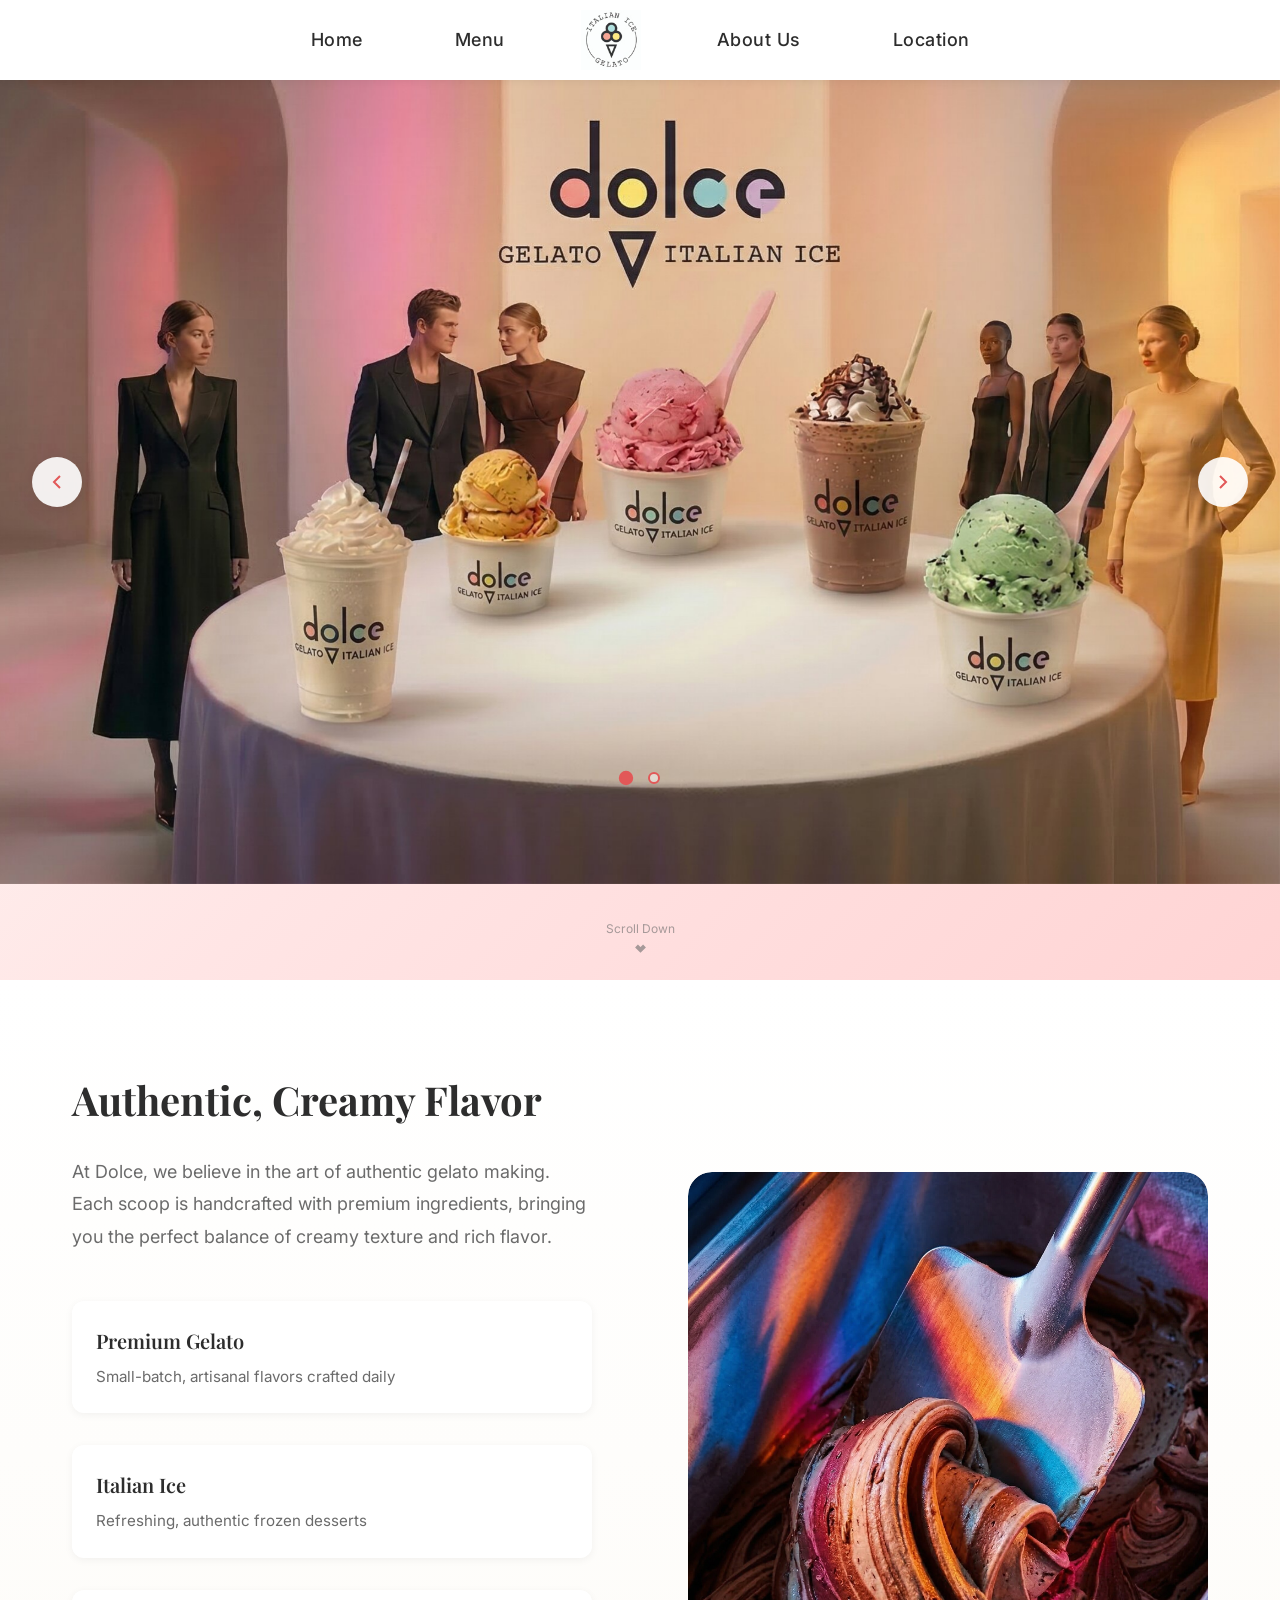
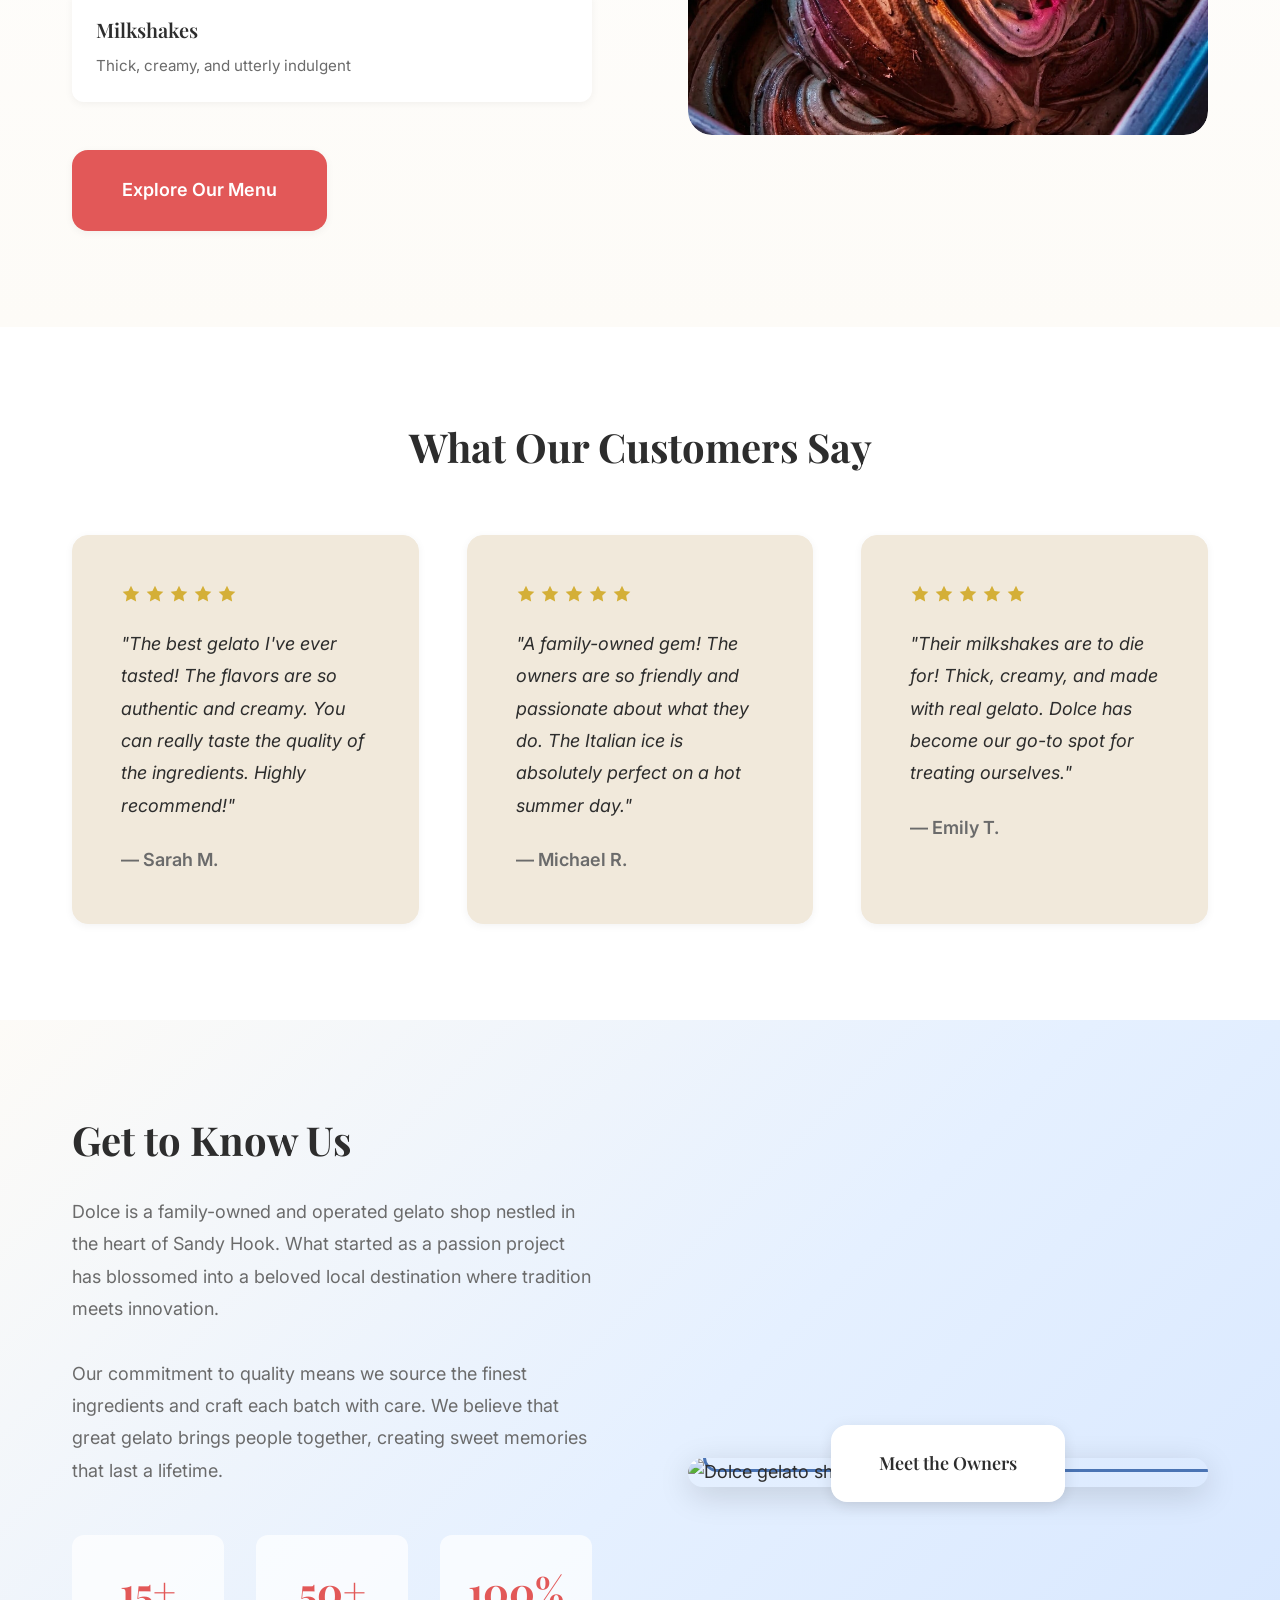
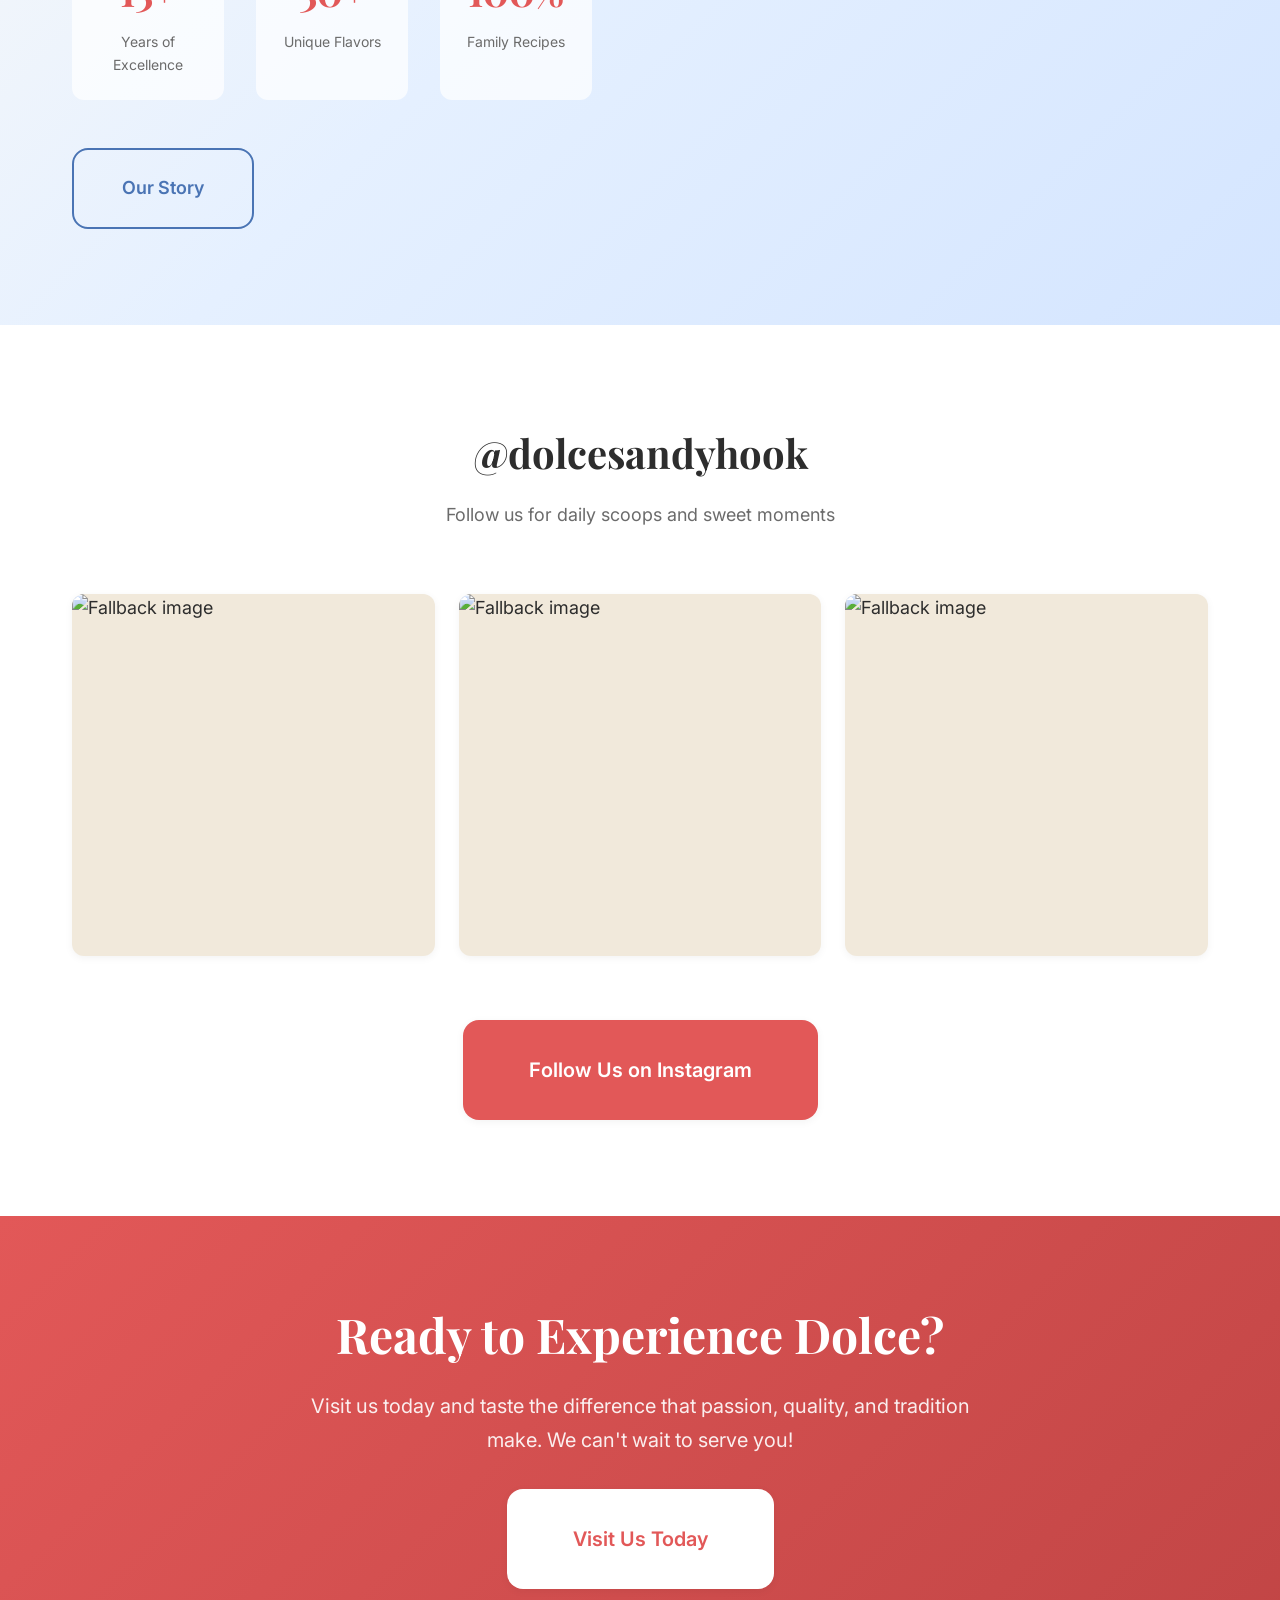
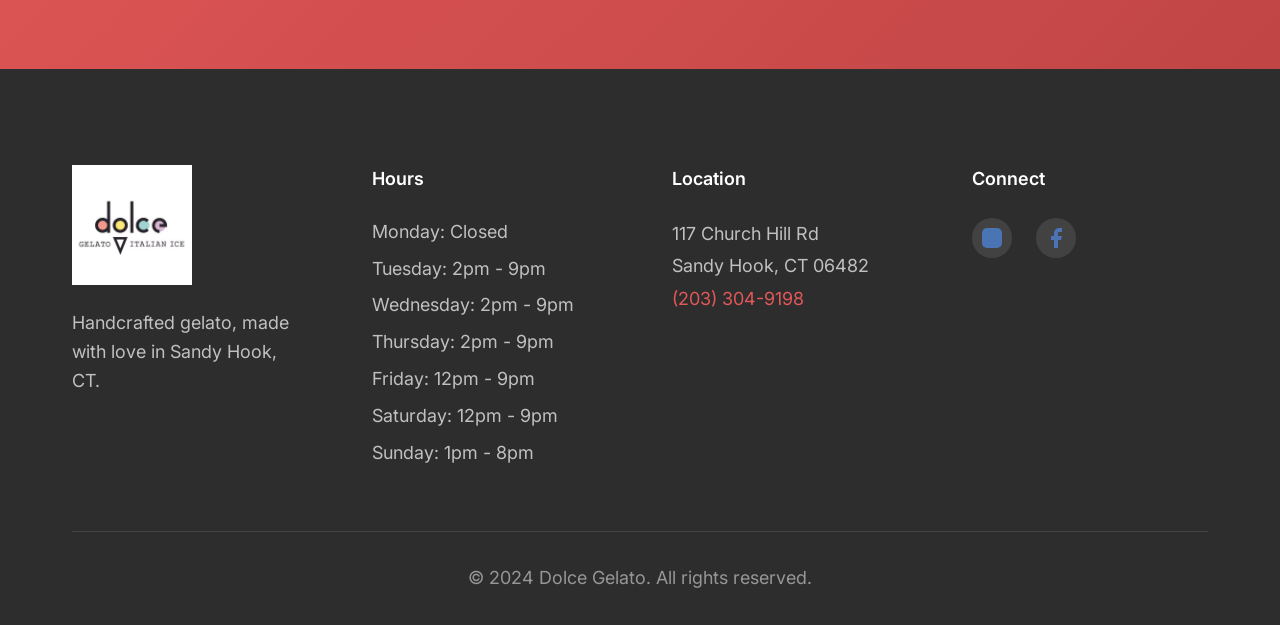
==== commit 60fbbe54: "Fix image paths for GitHub Pages deployment Changed all image paths from absolute (/js/...) to relat" ====
--- a/dolce-website/index.html
+++ b/dolce-website/index.html
@@ -32,7 +32,7 @@
             <a href="sweets.html" class="nav__link">Menu</a>
 
             <a href="#home" class="nav__logo">
-                <img src="/js/Dolce_Logo2.avif" alt="Dolce Gelato" class="nav__logo-img">
+                <img src="js/Dolce_Logo2.avif" alt="Dolce Gelato" class="nav__logo-img">
             </a>
 
             <a href="about.html" class="nav__link">About Us</a>
@@ -53,14 +53,14 @@
                 <!-- Slide 1 -->
                 <div class="hero__slide active">
                     <div class="hero__banner">
-                        <img src="/js/Dolce_Banner.jpg" alt="Dolce - Enjoy Every Scoop!" class="hero__banner-img">
+                        <img src="js/Dolce_Banner.jpg" alt="Dolce - Enjoy Every Scoop!" class="hero__banner-img">
                     </div>
                 </div>
 
                 <!-- Slide 2 -->
                 <div class="hero__slide">
                     <div class="hero__banner">
-                        <img src="/js/Dolce_Banner2.jpg" alt="Dolce - Premium Gelato Experience" class="hero__banner-img">
+                        <img src="js/Dolce_Banner2.jpg" alt="Dolce - Premium Gelato Experience" class="hero__banner-img">
                     </div>
                 </div>
 
@@ -128,7 +128,7 @@
 
                     <div class="products__image fade-in-right">
                         <div class="products__image-wrapper">
-                            <img src="/js/gelato_shovel.jpg"
+                            <img src="js/gelato_shovel.jpg"
                                  alt="Gelato with scoop"
                                  class="products__img">
                             <div class="products__image-accent products__image-accent--1"></div>
@@ -362,7 +362,7 @@
         <div class="container">
             <div class="footer__grid">
                 <div class="footer__section footer__section--logo">
-                    <img src="/js/Dolce_Logo.jpg" alt="Dolce Gelato" class="footer__logo">
+                    <img src="js/Dolce_Logo.jpg" alt="Dolce Gelato" class="footer__logo">
                     <p class="footer__description">
                         Handcrafted gelato, made with love in Sandy Hook, CT.
                     </p>
